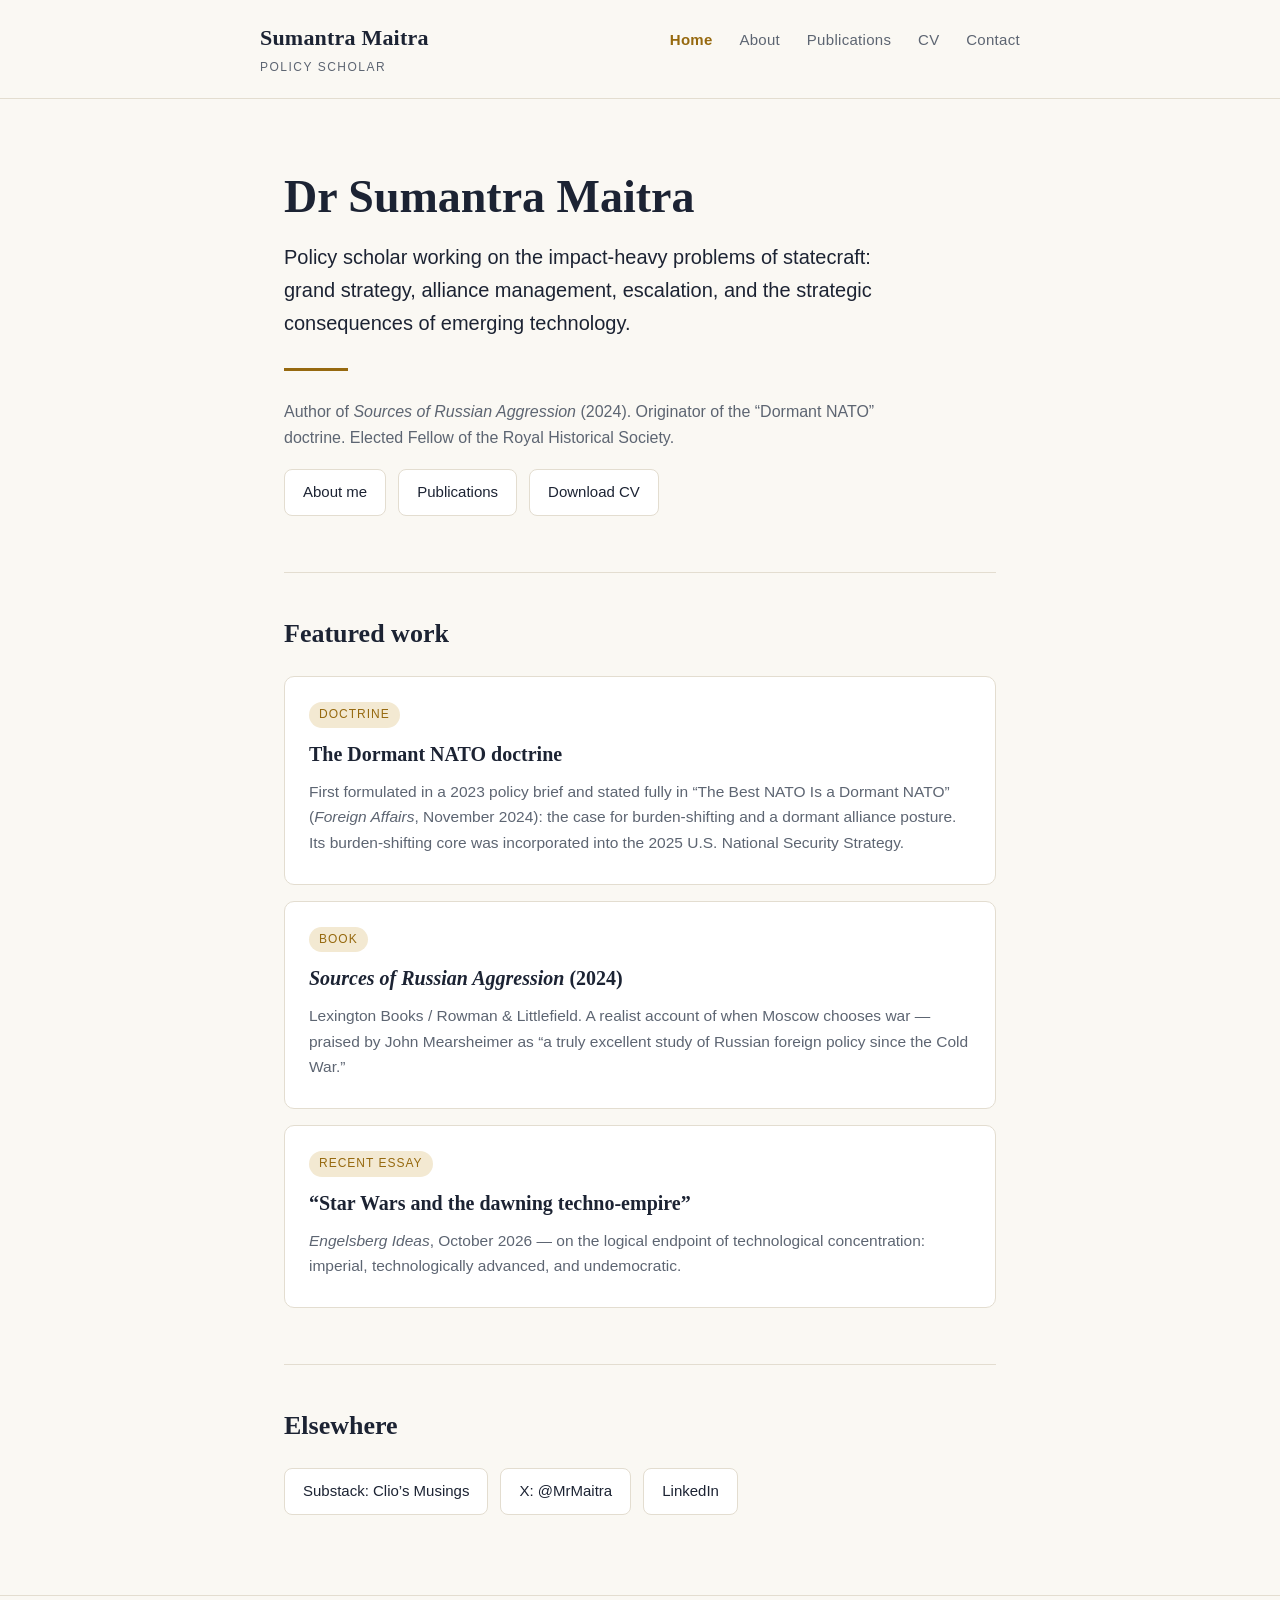
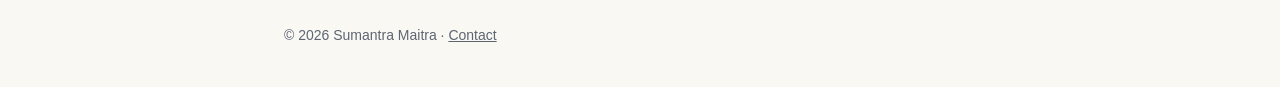
==== index.html @ 9b88d863 "Add files via upload" ====
<!DOCTYPE html>
<html lang="en">
<head>
<meta charset="utf-8">
<meta name="viewport" content="width=device-width, initial-scale=1">
<title>Dr Sumantra Maitra — Policy Scholar</title>
<meta name="description" content="Dr Sumantra Maitra is a policy scholar working on grand strategy, alliance management, escalation, and the strategic consequences of emerging technology.">
<link rel="stylesheet" href="style.css">
</head>
<body>

<header class="site">
  <div class="wrap nav">
    <a class="brand" href="index.html">Sumantra Maitra<small>Policy Scholar</small></a>
    <nav class="links">
      <a href="index.html" class="active">Home</a>
      <a href="about.html">About</a>
      <a href="publications.html">Publications</a>
      <a href="cv.html">CV</a>
      <a href="contact.html">Contact</a>
    </nav>
  </div>
</header>

<div class="wrap">
  <div class="hero">
    <h1>Dr Sumantra Maitra</h1>
    <p class="lede">Policy scholar working on the impact-heavy problems of statecraft: grand strategy, alliance management, escalation, and the strategic consequences of emerging technology.</p>
    <hr class="rule">
    <p class="sub">Author of <em>Sources of Russian Aggression</em> (2024). Originator of the &ldquo;Dormant NATO&rdquo; doctrine. Elected Fellow of the Royal Historical Society.</p>
    <div class="quick">
      <a href="about.html">About me</a>
      <a href="publications.html">Publications</a>
      <a href="Maitra_CV_AI_Fellowship.pdf">Download CV</a>
    </div>
  </div>

  <section class="block">
    <h2 class="sec">Featured work</h2>

    <div class="card">
      <span class="tag">Doctrine</span>
      <h3>The Dormant NATO doctrine</h3>
      <p>First formulated in a 2023 policy brief and stated fully in &ldquo;The Best NATO Is a Dormant NATO&rdquo; (<em>Foreign Affairs</em>, November 2024): the case for burden-shifting and a dormant alliance posture. Its burden-shifting core was incorporated into the 2025 U.S. National Security Strategy.</p>
    </div>

    <div class="card">
      <span class="tag">Book</span>
      <h3><em>Sources of Russian Aggression</em> (2024)</h3>
      <p>Lexington Books / Rowman &amp; Littlefield. A realist account of when Moscow chooses war — praised by John Mearsheimer as &ldquo;a truly excellent study of Russian foreign policy since the Cold War.&rdquo;</p>
    </div>

    <div class="card">
      <span class="tag">Recent essay</span>
      <h3><a href="https://engelsbergideas.com/notebook/star-wars-and-the-dawning-techno-empire/">&ldquo;Star Wars and the dawning techno-empire&rdquo;</a></h3>
      <p><em>Engelsberg Ideas</em>, October 2026 — on the logical endpoint of technological concentration: imperial, technologically advanced, and undemocratic.</p>
    </div>
  </section>

  <section class="block">
    <h2 class="sec">Elsewhere</h2>
    <div class="quick">
      <a href="https://diaryofdrm.substack.com">Substack: Clio&rsquo;s Musings</a>
      <a href="https://x.com/MrMaitra">X: @MrMaitra</a>
      <a href="https://www.linkedin.com/in/dr-sumantra-maitra">LinkedIn</a>
    </div>
  </section>
</div>

<footer class="site">
  <div class="wrap">
    &copy; 2026 Sumantra Maitra &middot; <a href="contact.html">Contact</a>
  </div>
</footer>

</body>
</html>
---- style.css ----
:root {
  --ink: #1c2333;
  --paper: #faf8f3;
  --accent: #96690f;
  --accent-soft: #f3e9d2;
  --muted: #5d6572;
  --line: #e3ddd0;
  --card: #ffffff;
}

* { box-sizing: border-box; }

body {
  margin: 0;
  background: var(--paper);
  color: var(--ink);
  font-family: -apple-system, BlinkMacSystemFont, "Segoe UI", Helvetica, Arial, sans-serif;
  font-size: 17px;
  line-height: 1.65;
}

.wrap { max-width: 760px; margin: 0 auto; padding: 0 24px; }

/* ---------- header ---------- */
header.site {
  border-bottom: 1px solid var(--line);
  background: var(--paper);
}
.nav {
  display: flex; align-items: baseline; justify-content: space-between;
  padding: 20px 0; flex-wrap: wrap; gap: 12px;
}
.brand {
  font-family: Georgia, "Times New Roman", serif;
  font-size: 22px; font-weight: bold; color: var(--ink);
  text-decoration: none; letter-spacing: 0.2px;
}
.brand small { display: block; font-family: -apple-system, "Segoe UI", sans-serif;
  font-size: 12px; font-weight: normal; color: var(--muted); letter-spacing: 1.5px;
  text-transform: uppercase; margin-top: 2px; }
nav.links a {
  color: var(--muted); text-decoration: none; margin-left: 22px;
  font-size: 15px; letter-spacing: 0.3px;
}
nav.links a:hover, nav.links a.active { color: var(--accent); }
nav.links a.active { font-weight: 600; }

/* ---------- hero ---------- */
.hero { padding: 72px 0 56px; }
.hero h1 {
  font-family: Georgia, "Times New Roman", serif;
  font-size: 46px; line-height: 1.12; margin: 0 0 18px; font-weight: bold;
}
.hero p.lede { font-size: 20px; color: var(--ink); max-width: 620px; margin: 0 0 8px; }
.hero p.sub { color: var(--muted); font-size: 16px; max-width: 620px; }
.rule { border: 0; border-top: 3px solid var(--accent); width: 64px; margin: 28px 0; }

/* ---------- sections ---------- */
section.block { padding: 40px 0; border-top: 1px solid var(--line); }
h2.sec {
  font-family: Georgia, "Times New Roman", serif;
  font-size: 26px; margin: 0 0 20px;
}
h3.sub {
  font-size: 13px; text-transform: uppercase; letter-spacing: 1.6px;
  color: var(--accent); margin: 34px 0 12px;
}
h3.sub:first-of-type { margin-top: 0; }

.card {
  background: var(--card); border: 1px solid var(--line);
  border-radius: 10px; padding: 22px 24px; margin: 0 0 16px;
}
.card h3 { font-family: Georgia, serif; font-size: 20px; margin: 0 0 8px; }
.card h3 a { color: var(--ink); text-decoration: none; }
.card h3 a:hover { color: var(--accent); }
.card p { margin: 0 0 6px; color: var(--muted); font-size: 15.5px; }
.card .tag {
  display: inline-block; font-size: 12px; letter-spacing: 1px; text-transform: uppercase;
  color: var(--accent); background: var(--accent-soft);
  padding: 3px 10px; border-radius: 20px; margin-bottom: 10px;
}

ul.pub { list-style: none; margin: 0; padding: 0; }
ul.pub li { padding: 12px 0; border-bottom: 1px solid var(--line); }
ul.pub li:last-child { border-bottom: 0; }
ul.pub .t { font-weight: 600; }
ul.pub .t a { color: var(--ink); text-decoration: none; }
ul.pub .t a:hover { color: var(--accent); }
ul.pub .v { color: var(--muted); font-size: 15px; }

.btn {
  display: inline-block; background: var(--ink); color: #fff;
  padding: 12px 26px; border-radius: 8px; text-decoration: none;
  font-size: 15px; margin-top: 10px;
}
.btn:hover { background: var(--accent); }
.btn.ghost { background: transparent; color: var(--ink); border: 1px solid var(--ink); }
.btn.ghost:hover { border-color: var(--accent); color: var(--accent); }

.quick { display: flex; gap: 12px; flex-wrap: wrap; margin-top: 18px; }
.quick a {
  border: 1px solid var(--line); background: var(--card); color: var(--ink);
  padding: 10px 18px; border-radius: 8px; text-decoration: none; font-size: 15px;
}
.quick a:hover { border-color: var(--accent); color: var(--accent); }

/* ---------- footer ---------- */
footer.site {
  border-top: 1px solid var(--line); margin-top: 40px; padding: 28px 0 40px;
  color: var(--muted); font-size: 14px;
}
footer.site a { color: var(--muted); }
footer.site a:hover { color: var(--accent); }

@media (max-width: 560px) {
  .hero h1 { font-size: 34px; }
  nav.links a { margin-left: 14px; }
}
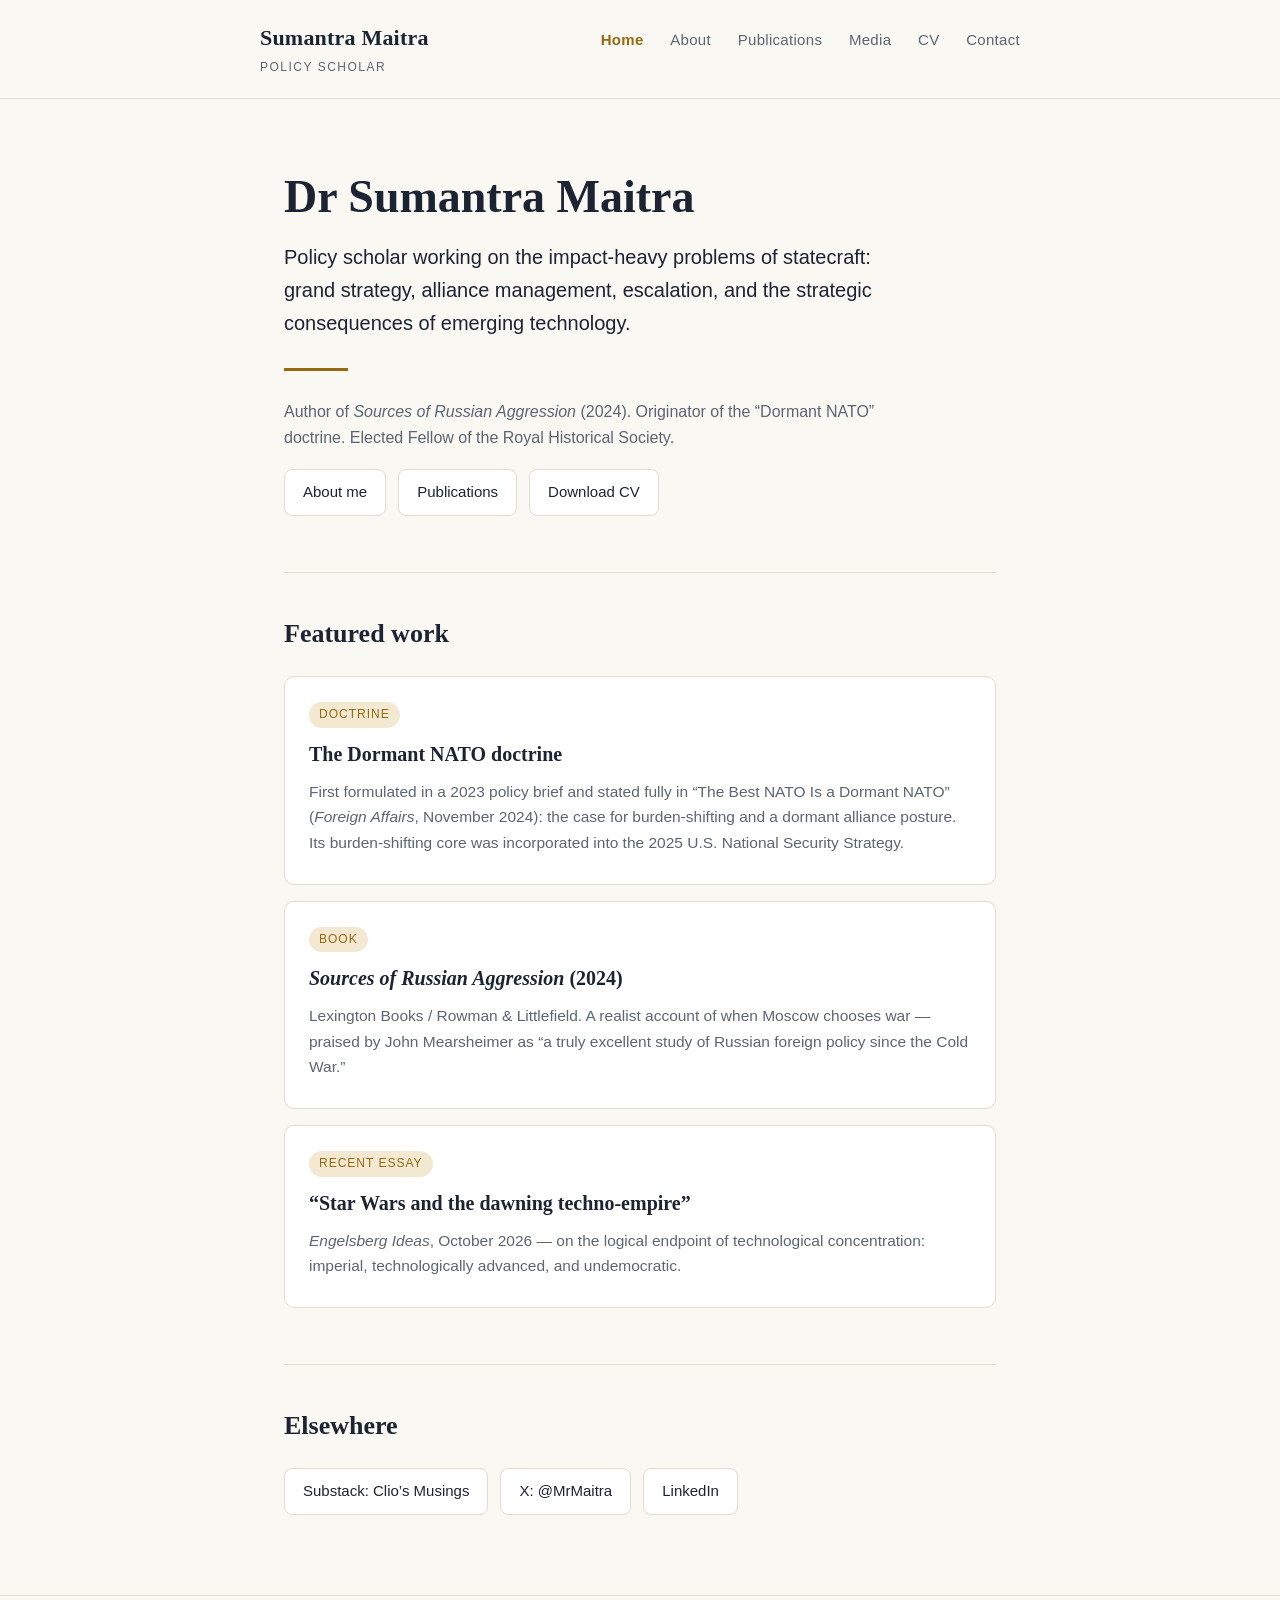
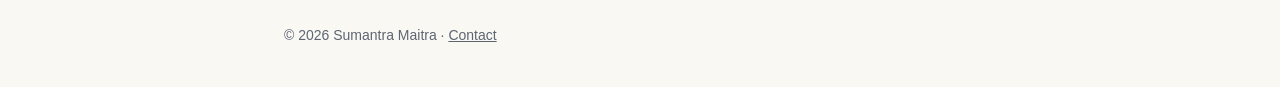
==== commit 7d16944f: "Add files via upload" ====
--- a/index.html
+++ b/index.html
@@ -16,6 +16,7 @@
       <a href="index.html" class="active">Home</a>
       <a href="about.html">About</a>
       <a href="publications.html">Publications</a>
+      <a href="media.html">Media</a>
       <a href="cv.html">CV</a>
       <a href="contact.html">Contact</a>
     </nav>
